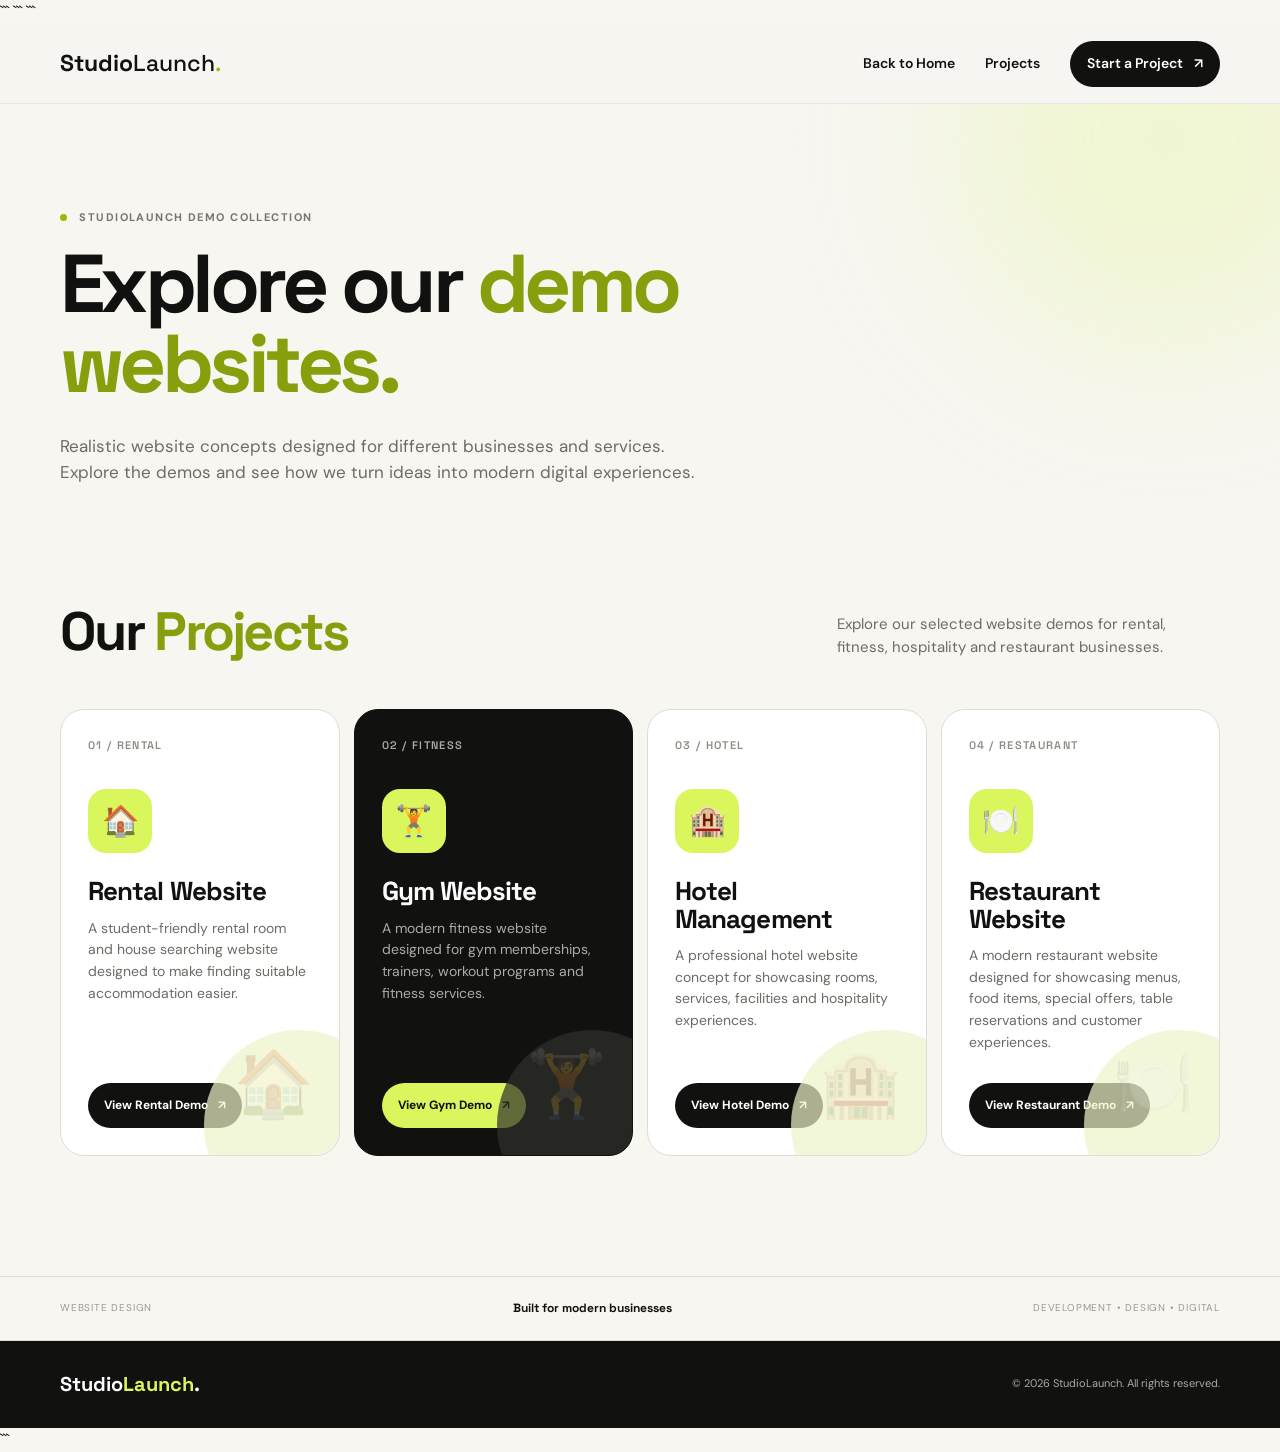
==== our project/our-demo-site.html @ fa99d2a9 "adding the some of the demo site" ====
<!DOCTYPE html>

<html lang="en">
<head>
    <meta charset="UTF-8">
    <meta name="viewport" content="width=device-width, initial-scale=1.0">

```
<meta name="description" content="Explore our website demo projects for rental, gym, hotel and restaurant websites.">

<title>Our Demo Projects | StudioLaunch</title>

<!-- Google Fonts -->
<link rel="preconnect" href="https://fonts.googleapis.com">
<link rel="preconnect" href="https://fonts.gstatic.com" crossorigin>

<link
    href="https://fonts.googleapis.com/css2?family=DM+Sans:wght@400;500;600;700&family=Space+Grotesk:wght@400;500;600;700&display=swap"
    rel="stylesheet"
>

<style>

    :root {
        --ink: #11110f;
        --muted: #6d6b64;
        --paper: #f7f6f1;
        --card: #fff;
        --line: #deddd6;
        --accent: #d9f65c;
        --accent-dark: #243000;
        --green: #879f0d;
        --radius: 24px;
    }

    * {
        box-sizing: border-box;
    }

    html {
        scroll-behavior: smooth;
    }

    body {
        margin: 0;
        background: var(--paper);
        color: var(--ink);
        font-family: "DM Sans", sans-serif;
        line-height: 1.55;
    }

    a {
        text-decoration: none;
    }

    .container {
        width: min(1160px, calc(100% - 40px));
        margin: auto;
    }

    /* =========================
       HEADER
    ========================= */

    .site-header {
        position: sticky;
        top: 0;
        z-index: 1000;
        background: rgba(247, 246, 241, 0.9);
        backdrop-filter: blur(16px);
        border-bottom: 1px solid rgba(17, 17, 15, 0.07);
    }

    .nav {
        height: 78px;
        display: flex;
        align-items: center;
        justify-content: space-between;
    }

    .logo {
        font-family: "Space Grotesk", sans-serif;
        font-weight: 700;
        font-size: 23px;
        color: var(--ink);
    }

    .logo span {
        font-weight: 500;
    }

    .logo .dot {
        color: #9bb900;
    }

    .nav-links {
        display: flex;
        align-items: center;
        gap: 30px;
    }

    .nav-links a {
        color: var(--ink);
        font-size: 14px;
        font-weight: 600;
    }

    .nav-links a:hover {
        color: var(--green);
    }

    .nav-cta {
        background: var(--ink);
        color: #fff !important;
        padding: 12px 17px;
        border-radius: 999px;
    }

    .nav-cta span {
        margin-left: 8px;
    }

    .menu-toggle {
        display: none;
        border: 0;
        background: none;
        font-size: 25px;
        cursor: pointer;
        color: var(--ink);
    }

    /* =========================
       HERO
    ========================= */

    .demo-hero {
        position: relative;
        overflow: hidden;
        padding: 105px 0 90px;
    }

    .demo-hero::before {
        content: "";
        position: absolute;
        width: 430px;
        height: 430px;
        border-radius: 50%;
        background: #e5f59a;
        filter: blur(80px);
        opacity: 0.35;
        top: -180px;
        right: -100px;
        pointer-events: none;
    }

    .demo-hero-content {
        position: relative;
        z-index: 2;
        max-width: 850px;
    }

    .eyebrow {
        text-transform: uppercase;
        letter-spacing: 0.13em;
        font-size: 11px;
        font-weight: 700;
        color: #77756e;
        margin: 0 0 18px;
    }

    .pulse {
        display: inline-block;
        width: 7px;
        height: 7px;
        border-radius: 50%;
        background: #9bb900;
        margin-right: 8px;
    }

    .demo-hero h1 {
        font-family: "Space Grotesk", sans-serif;
        font-size: clamp(48px, 7vw, 82px);
        line-height: 0.98;
        letter-spacing: -0.055em;
        margin: 0;
        max-width: 900px;
    }

    .demo-hero h1 em {
        font-style: normal;
        color: var(--green);
    }

    .demo-hero-text {
        max-width: 650px;
        margin: 28px 0 0;
        color: var(--muted);
        font-size: 17px;
    }

    /* =========================
       PROJECT SECTION
    ========================= */

    .projects-section {
        padding: 30px 0 120px;
    }

    .section-head {
        display: grid;
        grid-template-columns: 1fr 0.55fr;
        gap: 80px;
        align-items: end;
        margin-bottom: 50px;
    }

    .section-head h2 {
        font-family: "Space Grotesk", sans-serif;
        font-size: 54px;
        line-height: 1;
        letter-spacing: -0.05em;
        margin: 0;
    }

    .section-head h2 em {
        font-style: normal;
        color: var(--green);
    }

    .section-head p {
        color: var(--muted);
        margin: 0;
        font-size: 15px;
    }

    /* =========================
       PROJECT CARDS
    ========================= */

    .project-grid {
        display: grid;
        grid-template-columns: repeat(4, 1fr);
        gap: 14px;
    }

    .project-card {
        background: var(--card);
        border: 1px solid var(--line);
        border-radius: var(--radius);
        padding: 27px;
        min-height: 410px;
        display: flex;
        flex-direction: column;
        position: relative;
        overflow: hidden;
        transition: 0.3s ease;
    }

    .project-card:hover {
        transform: translateY(-7px);
        box-shadow: 0 20px 40px rgba(20, 20, 15, 0.09);
    }

    .project-card.featured {
        background: var(--ink);
        color: #fff;
        border-color: var(--ink);
    }

    .project-number {
        font-family: "Space Grotesk", sans-serif;
        font-size: 11px;
        font-weight: 600;
        color: #8d8b83;
        letter-spacing: 0.12em;
    }

    .featured .project-number {
        color: #aaa;
    }

    .project-icon {
        width: 64px;
        height: 64px;
        border-radius: 18px;
        background: var(--accent);
        display: grid;
        place-items: center;
        font-size: 30px;
        margin-top: 35px;
    }

    .project-card h3 {
        font-family: "Space Grotesk", sans-serif;
        font-size: 26px;
        line-height: 1.05;
        letter-spacing: -0.035em;
        margin: 25px 0 12px;
    }

    .project-card p {
        color: var(--muted);
        font-size: 14px;
        margin: 0;
        max-width: 310px;
    }

    .featured p {
        color: #aaa;
    }

    .project-btn {
        margin-top: auto;
        padding-top: 30px;
    }

    .project-btn a {
        display: inline-flex;
        align-items: center;
        gap: 10px;
        background: var(--ink);
        color: #fff;
        padding: 13px 16px;
        border-radius: 999px;
        font-size: 12px;
        font-weight: 700;
        transition: 0.25s;
    }

    .project-btn a:hover {
        transform: translateX(4px);
    }

    .featured .project-btn a {
        background: var(--accent);
        color: var(--ink);
    }

    /* =========================
       CARD DECORATION
    ========================= */

    .project-decoration {
        position: absolute;
        right: -55px;
        bottom: -65px;
        width: 190px;
        height: 190px;
        border-radius: 50%;
        background: #eef4c9;
        opacity: 0.7;
        pointer-events: none;
    }

    .featured .project-decoration {
        background: #30302b;
    }

    .decoration-icon {
        position: absolute;
        right: 25px;
        bottom: 20px;
        font-size: 65px;
        opacity: 0.18;
    }

    /* =========================
       INFO STRIP
    ========================= */

    .demo-strip {
        border-top: 1px solid var(--line);
        border-bottom: 1px solid var(--line);
        padding: 22px 0;
        margin-bottom: 0;
    }

    .demo-strip-inner {
        display: flex;
        justify-content: space-between;
        align-items: center;
        gap: 20px;
        flex-wrap: wrap;
    }

    .demo-strip span {
        font-size: 10px;
        color: #999;
        text-transform: uppercase;
        letter-spacing: 0.08em;
    }

    .demo-strip strong {
        font-family: "Space Grotesk", sans-serif;
        font-size: 12px;
    }

    /* =========================
       FOOTER
    ========================= */

    footer {
        background: var(--ink);
        color: #aaa;
        padding: 28px 0;
    }

    .footer-inner {
        display: flex;
        align-items: center;
        justify-content: space-between;
        gap: 20px;
    }

    .footer-logo {
        font-family: "Space Grotesk", sans-serif;
        font-size: 20px;
        font-weight: 700;
        color: #fff;
    }

    .footer-logo span {
        color: var(--accent);
    }

    .footer-inner p {
        font-size: 11px;
        margin: 0;
    }

    /* =========================
       RESPONSIVE
    ========================= */

    @media (max-width: 1100px) {

        .project-grid {
            grid-template-columns: repeat(2, 1fr);
        }

        .project-card {
            min-height: 380px;
        }
    }

    @media (max-width: 900px) {

        .section-head {
            grid-template-columns: 1fr;
            gap: 25px;
        }

        .project-grid {
            grid-template-columns: 1fr 1fr;
        }
    }

    @media (max-width: 680px) {

        .container {
            width: min(100% - 28px, 1160px);
        }

        .nav {
            height: 68px;
        }

        .menu-toggle {
            display: block;
        }

        .nav-links {
            display: none;
            position: absolute;
            top: 68px;
            left: 0;
            right: 0;
            background: var(--paper);
            padding: 20px;
            flex-direction: column;
            align-items: stretch;
            border-bottom: 1px solid var(--line);
        }

        .nav-links.open {
            display: flex;
        }

        .nav-cta {
            text-align: center;
        }

        .demo-hero {
            padding: 75px 0 65px;
        }

        .demo-hero h1 {
            font-size: 48px;
        }

        .demo-hero-text {
            font-size: 15px;
        }

        .projects-section {
            padding: 20px 0 80px;
        }

        .section-head h2 {
            font-size: 43px;
        }

        .project-grid {
            grid-template-columns: 1fr;
        }

        .project-card {
            min-height: 350px;
        }

        .footer-inner {
            flex-direction: column;
            align-items: flex-start;
        }

        .demo-strip-inner {
            justify-content: flex-start;
        }

        .demo-strip-inner strong {
            display: none;
        }
    }

</style>
```

</head>

<body>

```
<!-- =========================
     HEADER
========================= -->

<header class="site-header">

    <nav class="nav container">

        <a href="../index.html" class="logo">
            Studio<span>Launch</span><span class="dot">.</span>
        </a>

        <button
            class="menu-toggle"
            id="menuToggle"
            aria-label="Open menu"
            aria-expanded="false">
            ☰
        </button>

        <div class="nav-links" id="navLinks">

            <a href="../index.html">
                Back to Home
            </a>

            <a href="#projects">
                Projects
            </a>

            <a href="../index.html#contact" class="nav-cta">
                Start a Project <span>↗</span>
            </a>

        </div>

    </nav>

</header>


<!-- =========================
     HERO
========================= -->

<section class="demo-hero">

    <div class="container">

        <div class="demo-hero-content">

            <p class="eyebrow">
                <span class="pulse"></span>
                StudioLaunch Demo Collection
            </p>

            <h1>
                Explore our
                <em>demo websites.</em>
            </h1>

            <p class="demo-hero-text">
                Realistic website concepts designed for different
                businesses and services. Explore the demos and see
                how we turn ideas into modern digital experiences.
            </p>

        </div>

    </div>

</section>


<!-- =========================
     PROJECTS
========================= -->

<section class="projects-section" id="projects">

    <div class="container">

        <div class="section-head">

            <h2>
                Our <em>Projects</em>
            </h2>

            <p>
                Explore our selected website demos for rental,
                fitness, hospitality and restaurant businesses.
            </p>

        </div>


        <div class="project-grid">


            <!-- RENTAL -->

            <article class="project-card">

                <span class="project-number">
                    01 / RENTAL
                </span>

                <div class="project-icon">
                    🏠
                </div>

                <h3>
                    Rental Website
                </h3>

                <p>
                    A student-friendly rental room and house
                    searching website designed to make finding
                    suitable accommodation easier.
                </p>

                <div class="project-btn">

                    <a href="rental-website-demo.html">
                        View Rental Demo
                        <span>↗</span>
                    </a>

                </div>

                <div class="project-decoration"></div>

                <div class="decoration-icon">
                    🏠
                </div>

            </article>


            <!-- GYM -->

            <article class="project-card featured">

                <span class="project-number">
                    02 / FITNESS
                </span>

                <div class="project-icon">
                    🏋️
                </div>

                <h3>
                    Gym Website
                </h3>

                <p>
                    A modern fitness website designed for gym
                    memberships, trainers, workout programs
                    and fitness services.
                </p>

                <div class="project-btn">

                    <a href="gym-demo-site.html">
                        View Gym Demo
                        <span>↗</span>
                    </a>

                </div>

                <div class="project-decoration"></div>

                <div class="decoration-icon">
                    🏋️
                </div>

            </article>


            <!-- HOTEL -->

            <article class="project-card">

                <span class="project-number">
                    03 / HOTEL
                </span>

                <div class="project-icon">
                    🏨
                </div>

                <h3>
                    Hotel Management
                </h3>

                <p>
                    A professional hotel website concept for
                    showcasing rooms, services, facilities
                    and hospitality experiences.
                </p>

                <div class="project-btn">

                    <a href="hotel-demo-site.html">
                        View Hotel Demo
                        <span>↗</span>
                    </a>

                </div>

                <div class="project-decoration"></div>

                <div class="decoration-icon">
                    🏨
                </div>

            </article>


            <!-- RESTAURANT -->

            <article class="project-card">

                <span class="project-number">
                    04 / RESTAURANT
                </span>

                <div class="project-icon">
                    🍽️
                </div>

                <h3>
                    Restaurant Website
                </h3>

                <p>
                    A modern restaurant website designed for
                    showcasing menus, food items, special offers,
                    table reservations and customer experiences.
                </p>

                <div class="project-btn">

                    <a href="restaurant-demo-site.html">
                        View Restaurant Demo
                        <span>↗</span>
                    </a>

                </div>

                <div class="project-decoration"></div>

                <div class="decoration-icon">
                    🍽️
                </div>

            </article>


        </div>

    </div>

</section>


<!-- =========================
     STRIP
========================= -->

<section class="demo-strip">

    <div class="container">

        <div class="demo-strip-inner">

            <span>
                Website Design
            </span>

            <strong>
                Built for modern businesses
            </strong>

            <span>
                Development • Design • Digital
            </span>

        </div>

    </div>

</section>


<!-- =========================
     FOOTER
========================= -->

<footer>

    <div class="container">

        <div class="footer-inner">

            <div class="footer-logo">
                Studio<span>Launch</span>.
            </div>

            <p>
                © 2026 StudioLaunch. All rights reserved.
            </p>

        </div>

    </div>

</footer>


<!-- =========================
     JAVASCRIPT
========================= -->

<script>

    const menuToggle = document.getElementById("menuToggle");
    const navLinks = document.getElementById("navLinks");

    menuToggle.addEventListener("click", () => {

        const isOpen = navLinks.classList.toggle("open");

        menuToggle.setAttribute(
            "aria-expanded",
            isOpen
        );

    });


    document.querySelectorAll(".nav-links a").forEach(link => {

        link.addEventListener("click", () => {

            navLinks.classList.remove("open");

            menuToggle.setAttribute(
                "aria-expanded",
                "false"
            );

        });

    });

</script>
```

</body>
</html>
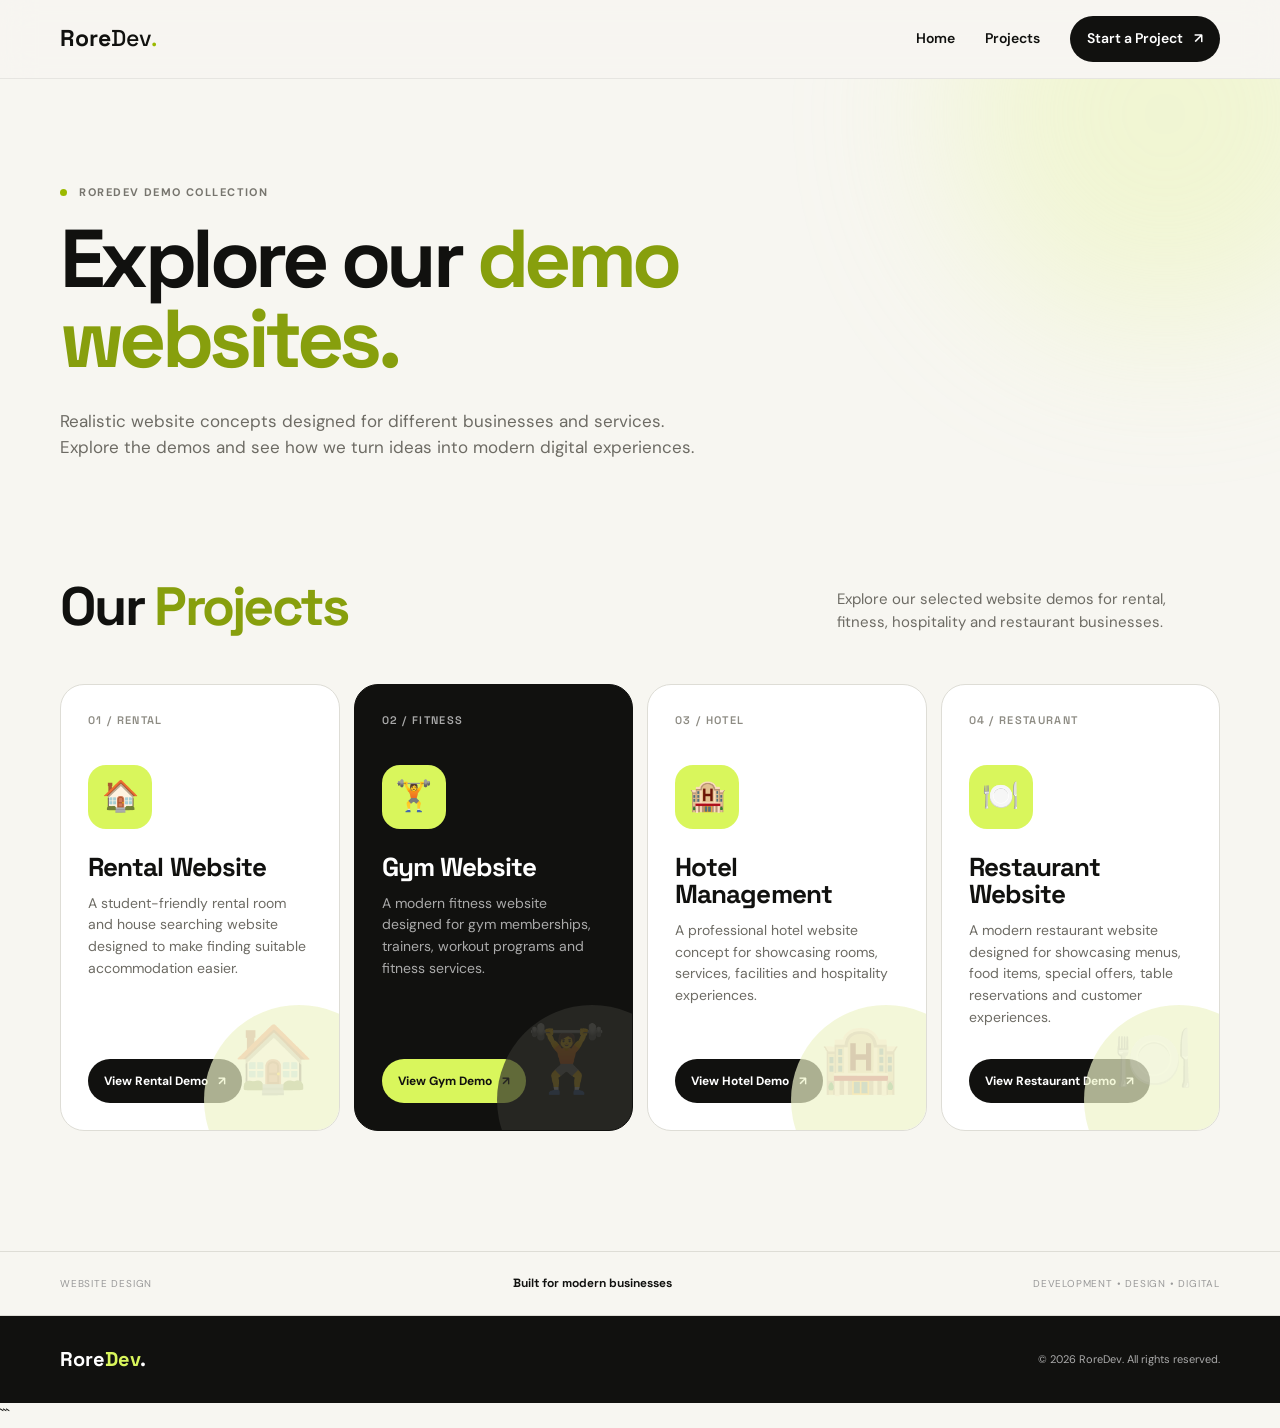
==== commit d4f56220: "Update our-demo-site.html" ====
--- a/our project/our-demo-site.html
+++ b/our project/our-demo-site.html
@@ -5,7 +5,7 @@
     <meta charset="UTF-8">
     <meta name="viewport" content="width=device-width, initial-scale=1.0">
 
-```
+
 <meta name="description" content="Explore our website demo projects for rental, gym, hotel and restaurant websites.">
 
 <title>Our Demo Projects | StudioLaunch</title>
@@ -533,13 +533,13 @@
     }
 
 </style>
-```
+
 
 </head>
 
 <body>
 
-```
+
 <!-- =========================
      HEADER
 ========================= -->
@@ -549,7 +549,7 @@
     <nav class="nav container">
 
         <a href="../index.html" class="logo">
-            Studio<span>Launch</span><span class="dot">.</span>
+            Rore<span>Dev</span><span class="dot">.</span>
         </a>
 
         <button
@@ -563,7 +563,7 @@
         <div class="nav-links" id="navLinks">
 
             <a href="../index.html">
-                Back to Home
+                Home
             </a>
 
             <a href="#projects">
@@ -593,7 +593,7 @@
 
             <p class="eyebrow">
                 <span class="pulse"></span>
-                StudioLaunch Demo Collection
+                RoreDev Demo Collection
             </p>
 
             <h1>
@@ -846,11 +846,11 @@
         <div class="footer-inner">
 
             <div class="footer-logo">
-                Studio<span>Launch</span>.
+            Rore<span>Dev</span>.
             </div>
 
             <p>
-                © 2026 StudioLaunch. All rights reserved.
+                © 2026 RoreDev. All rights reserved.
             </p>
 
         </div>
